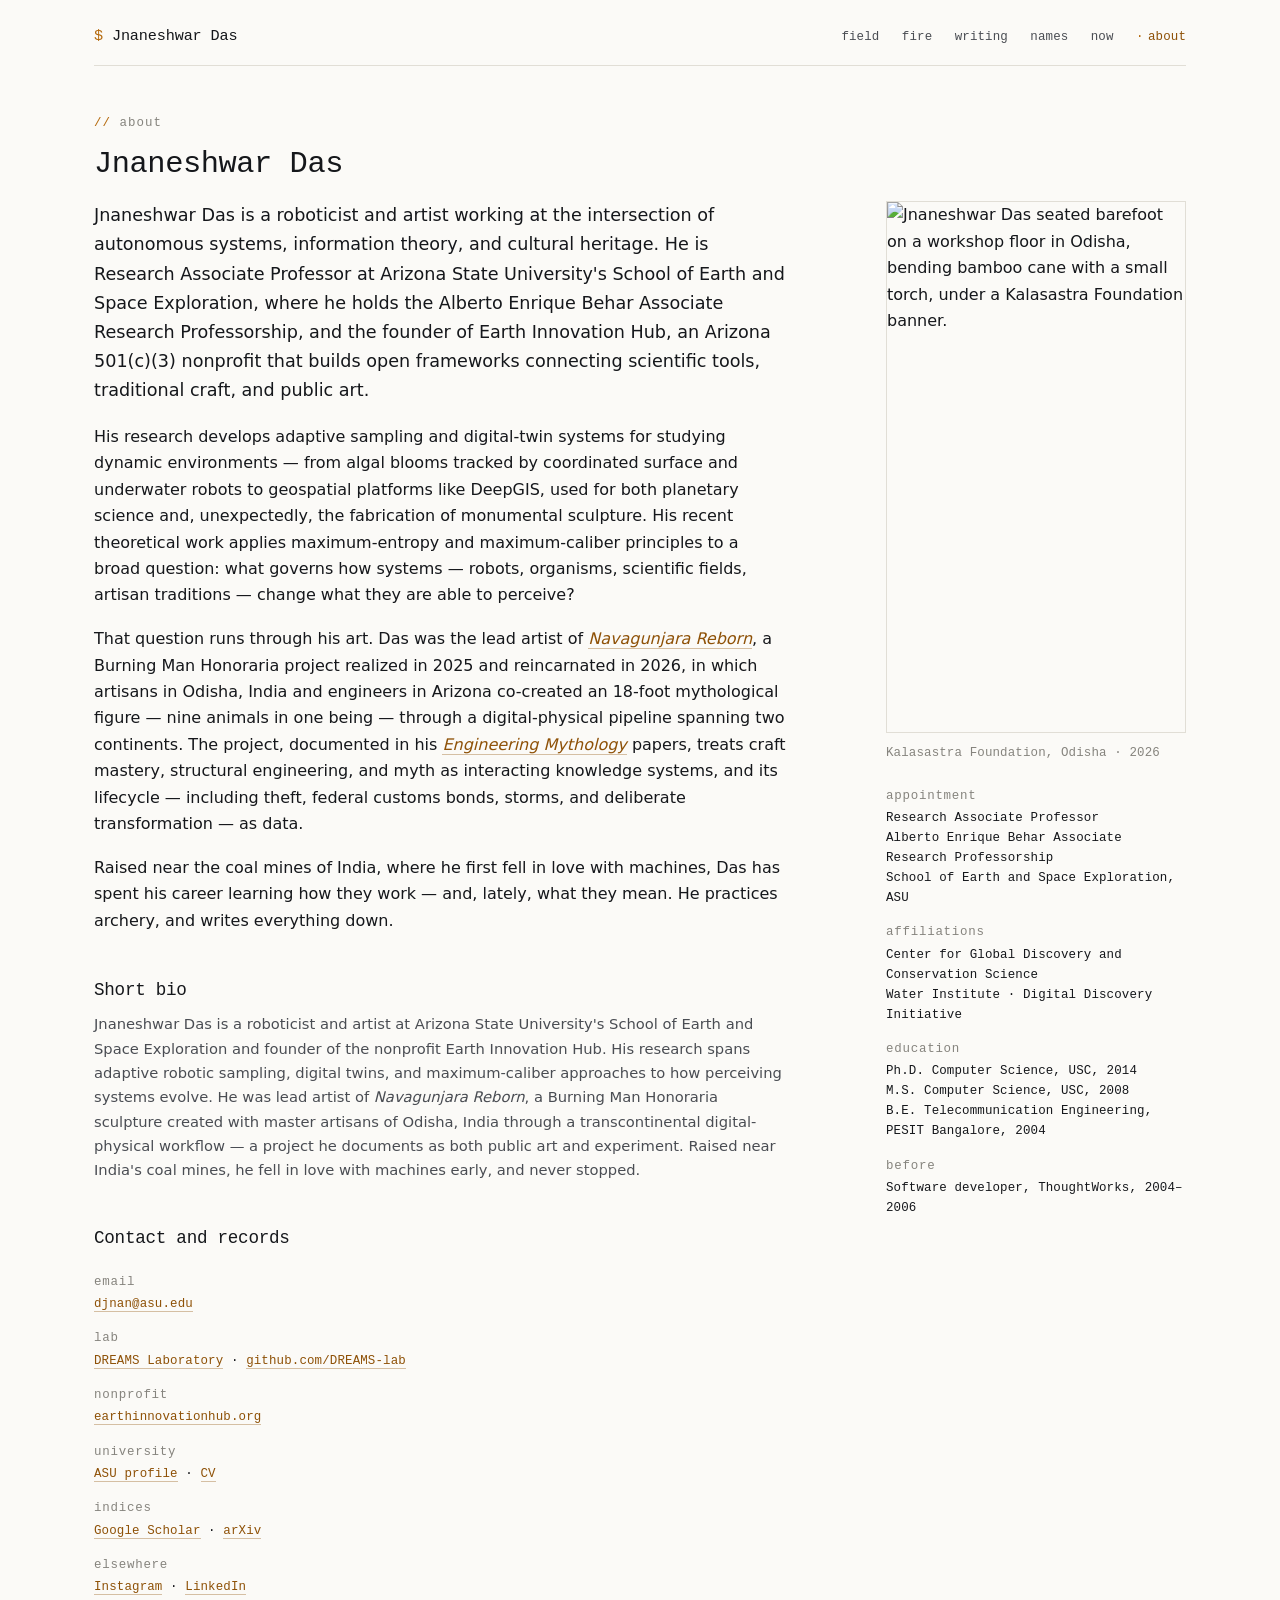
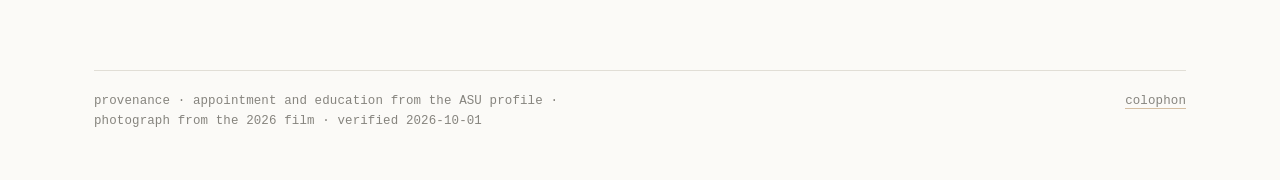
==== about/index.html @ 3045fe7b "Restyle: monospace-structured dark theme; lazy images, .nojekyll, Pages deploy notes - Replace the b" ====
<!doctype html>
<html lang="en">
<head>
<meta charset="utf-8">
<meta name="viewport" content="width=device-width, initial-scale=1">
<title>About · Jnaneshwar Das</title>
<meta name="description" content="Jnaneshwar Das — Research Associate Professor at Arizona State University, director of the DREAMS Laboratory, founder of Earth Innovation Hub, and lead artist of Navagunjara Reborn.">
<link rel="canonical" href="https://jnaneshwar.com/about/">
<link rel="stylesheet" href="/css/site.css">
</head>
<body>
<div class="wrap">

<nav class="nav" aria-label="Primary">
  <a class="name" href="/">Jnaneshwar Das</a>
  <ul>
    <li><a href="/field/">field</a></li>
    <li><a href="/fire/">fire</a></li>
    <li><a href="/writing/">writing</a></li>
    <li><a href="/names/">names</a></li>
    <li><a href="/now/">now</a></li>
    <li><a href="/about/" aria-current="page">about</a></li>
  </ul>
</nav>

<main>
<p class="eyebrow">About</p>
<h1>Jnaneshwar Das</h1>

<div class="about-grid">
  <div class="prose">
    <p class="lead">Jnaneshwar Das is a roboticist and artist working at the intersection of autonomous systems, information theory, and cultural heritage. He is Research Associate Professor at Arizona State University's School of Earth and Space Exploration, where he holds the Alberto Enrique Behar Associate Research Professorship, and the founder of Earth Innovation Hub, an Arizona 501(c)(3) nonprofit that builds open frameworks connecting scientific tools, traditional craft, and public art.</p>

    <p>His research develops adaptive sampling and digital-twin systems for studying dynamic environments — from algal blooms tracked by coordinated surface and underwater robots to geospatial platforms like DeepGIS, used for both planetary science and, unexpectedly, the fabrication of monumental sculpture. His recent theoretical work applies maximum-entropy and maximum-caliber principles to a broad question: what governs how systems — robots, organisms, scientific fields, artisan traditions — change what they are able to perceive?</p>

    <p>That question runs through his art. Das was the lead artist of <a href="/fire/navagunjara/"><em>Navagunjara Reborn</em></a>, a Burning Man Honoraria project realized in 2025 and reincarnated in 2026, in which artisans in Odisha, India and engineers in Arizona co-created an 18-foot mythological figure — nine animals in one being — through a digital-physical pipeline spanning two continents. The project, documented in his <a href="/writing/"><em>Engineering Mythology</em></a> papers, treats craft mastery, structural engineering, and myth as interacting knowledge systems, and its lifecycle — including theft, federal customs bonds, storms, and deliberate transformation — as data.</p>

    <p>Raised near the coal mines of India, where he first fell in love with machines, Das has spent his career learning how they work — and, lately, what they mean. He practices archery, and writes everything down.</p>

    <h2>Short bio</h2>
    <p class="small">Jnaneshwar Das is a roboticist and artist at Arizona State University's School of Earth and Space Exploration and founder of the nonprofit Earth Innovation Hub. His research spans adaptive robotic sampling, digital twins, and maximum-caliber approaches to how perceiving systems evolve. He was lead artist of <em>Navagunjara Reborn</em>, a Burning Man Honoraria sculpture created with master artisans of Odisha, India through a transcontinental digital-physical workflow — a project he documents as both public art and experiment. Raised near India's coal mines, he fell in love with machines early, and never stopped.</p>

    <h2 id="contact">Contact and records</h2>
    <dl class="facts">
      <dt>email</dt><dd><a href="mailto:djnan@asu.edu">djnan@asu.edu</a></dd>
      <dt>lab</dt><dd><a href="https://deepgis.org/dreamslab/">DREAMS Laboratory</a> · <a href="https://github.com/DREAMS-lab">github.com/DREAMS-lab</a></dd>
      <dt>nonprofit</dt><dd><a href="https://earthinnovationhub.org">earthinnovationhub.org</a></dd>
      <dt>university</dt><dd><a href="https://search.asu.edu/profile/3327973">ASU profile</a> · <a href="https://search.asu.edu/profile/3327973/cv">CV</a></dd>
      <dt>indices</dt><dd><a href="https://scholar.google.com/citations?user=Eja4Kw4AAAAJ">Google Scholar</a> · <a href="https://arxiv.org/a/das_j_3">arXiv</a></dd>
      <dt>elsewhere</dt><dd><a href="https://www.instagram.com/jd_knight/">Instagram</a> · <a href="https://www.linkedin.com/in/jnaneshwar-das">LinkedIn</a></dd>
    </dl>
  </div>

  <aside>
    <img loading="lazy" decoding="async" src="/img/navagunjara-2026/jd-kalasastra.jpg" alt="Jnaneshwar Das seated barefoot on a workshop floor in Odisha, bending bamboo cane with a small torch, under a Kalasastra Foundation banner." width="900" height="1600">
    <div class="meta">Kalasastra Foundation, Odisha · 2026</div>
    <dl class="facts">
      <dt>appointment</dt><dd>Research Associate Professor<br>Alberto Enrique Behar Associate Research Professorship<br>School of Earth and Space Exploration, ASU</dd>
      <dt>affiliations</dt><dd>Center for Global Discovery and Conservation Science<br>Water Institute · Digital Discovery Initiative</dd>
      <dt>education</dt><dd>Ph.D. Computer Science, USC, 2014<br>M.S. Computer Science, USC, 2008<br>B.E. Telecommunication Engineering, PESIT Bangalore, 2004</dd>
      <dt>before</dt><dd>Software developer, ThoughtWorks, 2004–2006</dd>
    </dl>
  </aside>
</div>

</main>

<footer class="footer">
  <div class="prov">provenance · appointment and education from the ASU profile · photograph from the 2026 film · verified 2026-10-01</div>
  <div><a href="/colophon/">colophon</a></div>
</footer>

</div>
</body>
</html>
---- css/site.css ----
/* jnaneshwar.com — "The Record"
   Two registers: monospace for structure and metadata (the manifest),
   system sans for prose (the account). One accent: saffron.
   No build step, no webfonts, no JavaScript. */

:root {
  color-scheme: dark light;

  --bg: #0c0d10;
  --bg-2: #131519;
  --fg: #e7e4de;
  --fg-2: #a8a49c;
  --dim: #6d6a64;
  --rule: #23262c;
  --accent: #e2933f;
  --accent-2: #f2ae63;

  --mono: ui-monospace, SFMono-Regular, "SF Mono", Menlo, Consolas, "Liberation Mono", monospace;
  --sans: ui-sans-serif, system-ui, -apple-system, "Segoe UI", Roboto, Helvetica, Arial, sans-serif;

  --measure: 68ch;
  --wide: 1140px;
}

@media (prefers-color-scheme: light) {
  :root {
    --bg: #fbfaf7;
    --bg-2: #f1efe9;
    --fg: #15171b;
    --fg-2: #4a4d53;
    --dim: #86847e;
    --rule: #e1ded6;
    --accent: #b5690c;
    --accent-2: #8e5107;
  }
}

* { box-sizing: border-box; }

html {
  font-size: 16px;
  -webkit-text-size-adjust: 100%;
  scroll-behavior: smooth;
}

body {
  margin: 0;
  background: var(--bg);
  color: var(--fg);
  font-family: var(--sans);
  font-size: 1rem;
  line-height: 1.65;
  -webkit-font-smoothing: antialiased;
}

::selection { background: var(--accent); color: var(--bg); }

:focus-visible { outline: 2px solid var(--accent); outline-offset: 3px; }

a {
  color: var(--accent-2);
  text-decoration: none;
  border-bottom: 1px solid color-mix(in srgb, var(--accent-2) 35%, transparent);
}
a:hover { border-bottom-color: var(--accent-2); }

img, video { max-width: 100%; height: auto; display: block; }

h1, h2, h3 {
  font-family: var(--mono);
  font-weight: 500;
  line-height: 1.25;
  letter-spacing: -0.015em;
  margin: 0 0 .6em;
}
h1 { font-size: 1.9rem; }
h2 { font-size: 1.1rem; margin-top: 2.6em; }
h3 { font-size: .98rem; margin-top: 1.8em; }

p { margin: 0 0 1.1em; }

/* ---------- monospace register ---------- */

.mono, .status, .nav ul, .footer, .eyebrow, .meta, time, .converge, .rail h2,
.now-block h2, .ledger h3, dl.facts, figcaption, .entries .meta {
  font-family: var(--mono);
  font-size: .78rem;
  letter-spacing: .01em;
  line-height: 1.6;
}

.eyebrow {
  color: var(--dim);
  text-transform: lowercase;
  letter-spacing: .08em;
  margin: 0 0 .7rem;
}
.eyebrow::before { content: "// "; color: var(--accent); }

.meta, .status { color: var(--dim); }
.status { margin-top: .5rem; }
.status b { color: var(--accent-2); font-weight: 500; }

hr { border: 0; border-top: 1px solid var(--rule); margin: 3rem 0; }

/* ---------- layout ---------- */

.wrap { max-width: var(--wide); margin: 0 auto; padding: 0 1.5rem; }
.prose { max-width: var(--measure); }

.nav {
  display: flex; align-items: baseline; justify-content: space-between;
  gap: 1rem 2rem; flex-wrap: wrap;
  padding: 1.5rem 0 1rem;
  border-bottom: 1px solid var(--rule);
}
.nav .name {
  font-family: var(--mono);
  font-size: .95rem;
  letter-spacing: -0.01em;
  color: var(--fg);
  border-bottom: 0;
}
.nav .name::before { content: "$ "; color: var(--accent); }
.nav ul { list-style: none; margin: 0; padding: 0; display: flex; gap: 1.4rem; flex-wrap: wrap; }
.nav a { color: var(--fg-2); border-bottom: 0; }
.nav a:hover { color: var(--fg); }
.nav ul a[aria-current="page"] { color: var(--accent-2); }
.nav ul a[aria-current="page"]::before { content: "·"; margin-right: .35em; color: var(--accent); }

main { padding: 3rem 0 4.5rem; }

.footer {
  border-top: 1px solid var(--rule);
  color: var(--dim);
  padding: 1.3rem 0 3rem;
  display: flex; flex-wrap: wrap; justify-content: space-between; gap: .6rem 2rem;
}
.footer .prov { max-width: 72ch; }
.footer a { color: var(--dim); }
.footer a:hover { color: var(--accent-2); }

/* ---------- home ---------- */

.hero { margin: 0 0 1.8rem; position: relative; background: var(--bg-2); }
.hero img {
  width: 100%; max-height: 76vh;
  object-fit: cover; object-position: center 35%;
}
/* metric grid, as on the orthographic fabrication prints */
.hero::after {
  content: "";
  position: absolute; inset: 0;
  pointer-events: none;
  background-image:
    repeating-linear-gradient(to right, rgba(255,255,255,.05) 0 1px, transparent 1px 48px),
    repeating-linear-gradient(to bottom, rgba(255,255,255,.05) 0 1px, transparent 1px 48px);
}
.hero figcaption {
  position: absolute; right: .9rem; bottom: .7rem;
  color: #fff; opacity: .8;
  font-size: .7rem;
  text-shadow: 0 1px 3px rgba(0,0,0,.7);
}

.statement {
  font-size: 1.4rem;
  line-height: 1.4;
  max-width: 36ch;
  margin: 1.6rem 0 3rem;
  text-wrap: balance;
}
.statement::before { content: "› "; color: var(--accent); font-family: var(--mono); }

.rails {
  display: grid; grid-template-columns: 1fr 1fr; gap: 0;
  border-top: 1px solid var(--rule);
  border-bottom: 1px solid var(--rule);
}
.rail { padding: 1.8rem 1.8rem 1.8rem 0; }
.rail + .rail { border-left: 1px solid var(--rule); padding-left: 1.8rem; padding-right: 0; }
.rail h2 {
  margin: 0 0 .7rem;
  letter-spacing: .14em;
  text-transform: uppercase;
  color: var(--accent-2);
}
.rail p { max-width: 38ch; color: var(--fg-2); margin-bottom: .9rem; }
.rail a.more { font-family: var(--mono); font-size: .78rem; border-bottom: 0; }
.rail a.more:hover { border-bottom: 1px solid var(--accent-2); }

.converge {
  text-align: center; color: var(--dim);
  padding: .9rem 0; letter-spacing: .08em;
}

.now-block {
  background: var(--bg-2);
  border-left: 2px solid var(--accent);
  padding: 1.3rem 1.5rem;
  margin: 2.5rem 0;
}
.now-block h2 {
  margin: 0 0 .7rem;
  letter-spacing: .14em; text-transform: uppercase; color: var(--dim);
}
.now-block ul { margin: 0; padding-left: 1.1rem; }
.now-block li { margin-bottom: .35rem; color: var(--fg-2); }

/* ---------- lists & cards ---------- */

.cards {
  display: grid;
  grid-template-columns: repeat(auto-fill, minmax(290px, 1fr));
  gap: 2.4rem 2.4rem;
  margin: 2.5rem 0;
}
.card a { border-bottom: 0; }
.card img {
  aspect-ratio: 4 / 3; object-fit: cover;
  border: 1px solid var(--rule);
  filter: saturate(.9);
}
.card h3 { margin: 1rem 0 .3rem; }
.card p { margin: .3rem 0 0; color: var(--fg-2); font-size: .95rem; }

.entries { list-style: none; margin: 1.5rem 0 0; padding: 0; counter-reset: entry; }
.entries li {
  position: relative;
  counter-increment: entry;
  padding: 1.3rem 0 1.3rem 3.4rem;
  border-bottom: 1px solid var(--rule);
}
.entries li:first-child { border-top: 1px solid var(--rule); }
.entries li::before {
  content: counter(entry, decimal-leading-zero);
  position: absolute; left: 0; top: 1.45rem;
  font-family: var(--mono); font-size: .72rem;
  color: var(--dim);
}
.entries .title { font-size: 1.02rem; line-height: 1.4; }
.entries .claim { color: var(--fg-2); margin: .4rem 0 .3rem; max-width: var(--measure); font-size: .95rem; }
.entries .meta { max-width: var(--measure); }
.entries .links a { margin-right: 1.1rem; }

.year { margin-top: 2.8rem; }

/* ---------- timeline (reverse chronology) ---------- */

.timeline { list-style: none; margin: 2.5rem 0; padding: 0; border-left: 1px solid var(--rule); }
.timeline li { position: relative; padding: 0 0 2.6rem 1.8rem; }
.timeline li::before {
  content: ""; position: absolute; left: -4px; top: .55rem;
  width: 7px; height: 7px; background: var(--accent); border-radius: 50%;
}
.timeline time { display: block; color: var(--dim); margin-bottom: .4rem; }
.timeline h3 { margin: 0 0 .6rem; }
.timeline img { margin: 1rem 0; border: 1px solid var(--rule); max-width: 580px; }
.timeline p { max-width: var(--measure); color: var(--fg-2); }

/* ---------- names ledger ---------- */

.ledger h2 { margin-top: 3rem; }
.ledger h3 {
  letter-spacing: .12em; text-transform: uppercase;
  color: var(--dim); margin: 1.8rem 0 .5rem;
}
.ledger ul {
  list-style: none; margin: 0; padding: 0;
  columns: 2; column-gap: 3rem;
  font-size: .95rem;
}
.ledger li { break-inside: avoid; padding: .2rem 0; color: var(--fg-2); }
.epigraph {
  font-size: 1.2rem; max-width: 42ch; color: var(--fg);
  margin: 0 0 1.8rem; padding-left: 1rem;
  border-left: 2px solid var(--accent);
}

/* ---------- about ---------- */

.about-grid {
  display: grid; grid-template-columns: minmax(0, 1fr) 300px;
  gap: 3rem; align-items: start;
}
.about-grid aside img { border: 1px solid var(--rule); }
.about-grid aside .meta { margin-top: .7rem; }

dl.facts { margin: 1.4rem 0 0; }
dl.facts dt { color: var(--dim); margin-top: .9rem; letter-spacing: .06em; }
dl.facts dd { margin: .15rem 0 0; color: var(--fg); }

/* ---------- utility ---------- */

.lead { font-size: 1.1rem; max-width: 62ch; color: var(--fg); }
figure { margin: 1.8rem 0; }
figcaption { color: var(--dim); margin-top: .5rem; }
.small { font-size: .92rem; color: var(--fg-2); }
.absent { font-size: 1.3rem; max-width: 42ch; color: var(--fg-2); }

/* ---------- responsive ---------- */

@media (max-width: 760px) {
  .wrap { padding: 0 1.1rem; }
  .rails { grid-template-columns: 1fr; }
  .rail { padding: 1.5rem 0; }
  .rail + .rail { border-left: 0; border-top: 1px solid var(--rule); padding-left: 0; }
  .about-grid { grid-template-columns: 1fr; }
  .about-grid aside { order: -1; max-width: 320px; }
  .ledger ul { columns: 1; }
  .nav { flex-direction: column; align-items: flex-start; gap: .7rem; }
  .statement { font-size: 1.2rem; }
  h1 { font-size: 1.55rem; }
}

@media print {
  :root { --bg: #fff; --fg: #000; --fg-2: #333; --rule: #ccc; }
  .nav ul, .hero::after { display: none; }
}
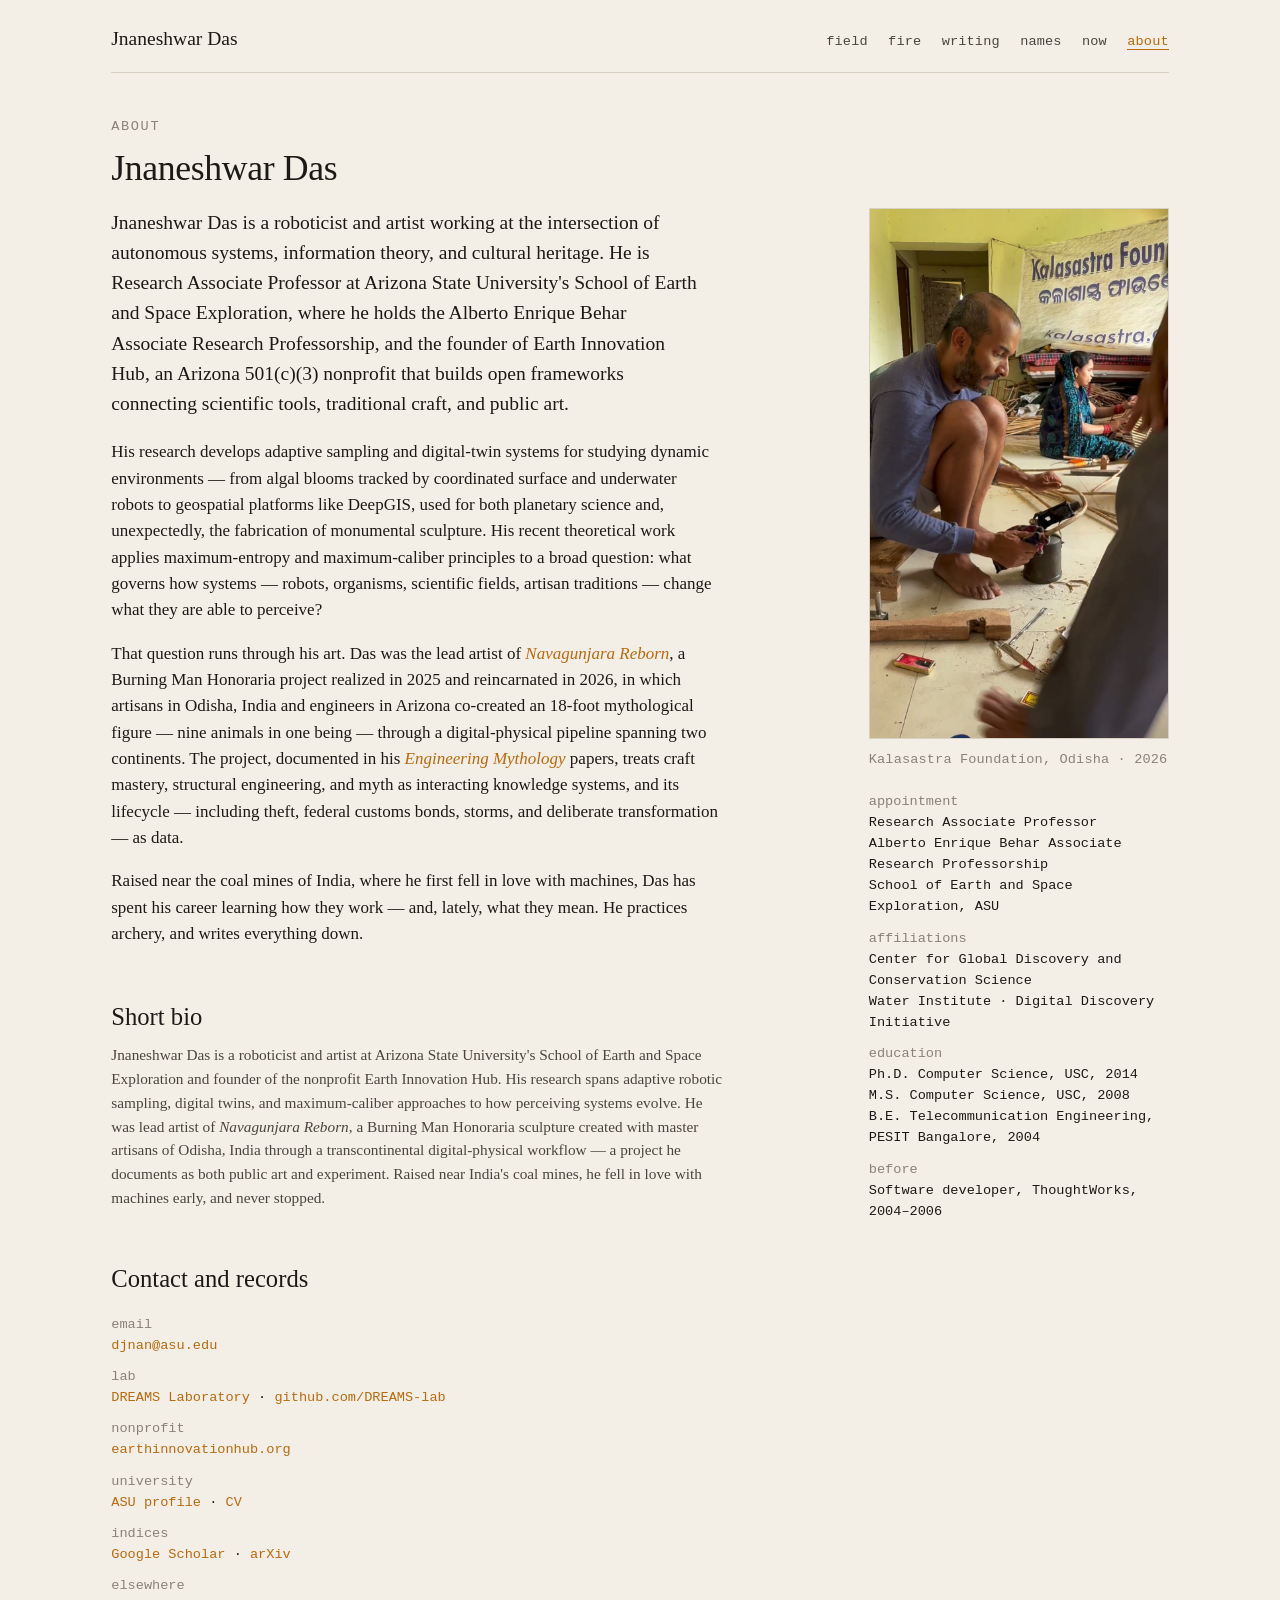
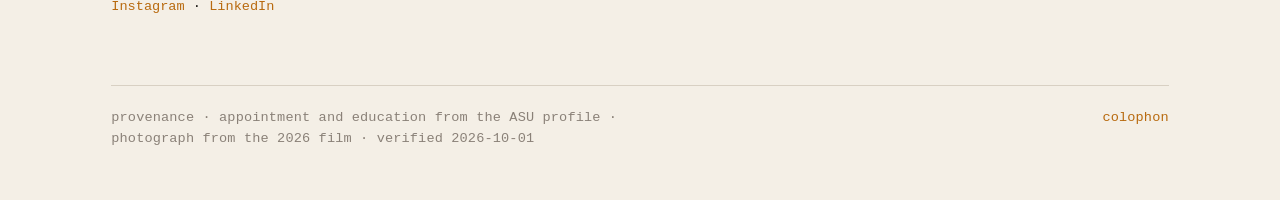
==== commit 82dc8289: "Initial site: home, field, fire, navagunjara, writing, names, about, now, colophon, 404" ====
--- a/about/index.html
+++ b/about/index.html
@@ -52,7 +52,7 @@
   </div>
 
   <aside>
-    <img loading="lazy" decoding="async" src="/img/navagunjara-2026/jd-kalasastra.jpg" alt="Jnaneshwar Das seated barefoot on a workshop floor in Odisha, bending bamboo cane with a small torch, under a Kalasastra Foundation banner." width="900" height="1600">
+    <img src="/img/navagunjara-2026/jd-kalasastra.jpg" alt="Jnaneshwar Das seated barefoot on a workshop floor in Odisha, bending bamboo cane with a small torch, under a Kalasastra Foundation banner." width="900" height="1600">
     <div class="meta">Kalasastra Foundation, Odisha · 2026</div>
     <dl class="facts">
       <dt>appointment</dt><dd>Research Associate Professor<br>Alberto Enrique Behar Associate Research Professorship<br>School of Earth and Space Exploration, ASU</dd>
--- a/css/site.css
+++ b/css/site.css
@@ -1,319 +1,180 @@
 /* jnaneshwar.com — "The Record"
-   Two registers: monospace for structure and metadata (the manifest),
-   system sans for prose (the account). One accent: saffron.
-   No build step, no webfonts, no JavaScript. */
+   Two registers: serif for prose (the myth), monospace for metadata (the manifest).
+   One accent: saffron. No build step, no webfonts, no JavaScript required. */
 
 :root {
-  color-scheme: dark light;
+  --bone: #f4efe6;
+  --bone-2: #ebe4d8;
+  --ink: #1c1a17;
+  --ink-2: #4a453f;
+  --dust: #8a8178;
+  --rule: #d8d0c3;
+  --saffron: #d9831a;
+  --saffron-2: #b86a0f;
 
-  --bg: #0c0d10;
-  --bg-2: #131519;
-  --fg: #e7e4de;
-  --fg-2: #a8a49c;
-  --dim: #6d6a64;
-  --rule: #23262c;
-  --accent: #e2933f;
-  --accent-2: #f2ae63;
+  --serif: "Iowan Old Style", "Palatino Linotype", "Book Antiqua", Palatino, Georgia, "Times New Roman", serif;
+  --mono: ui-monospace, "SF Mono", Menlo, Consolas, "Liberation Mono", "Courier New", monospace;
 
-  --mono: ui-monospace, SFMono-Regular, "SF Mono", Menlo, Consolas, "Liberation Mono", monospace;
-  --sans: ui-sans-serif, system-ui, -apple-system, "Segoe UI", Roboto, Helvetica, Arial, sans-serif;
-
-  --measure: 68ch;
-  --wide: 1140px;
+  --measure: 72ch;
+  --wide: 1100px;
 }
 
-@media (prefers-color-scheme: light) {
+@media (prefers-color-scheme: dark) {
   :root {
-    --bg: #fbfaf7;
-    --bg-2: #f1efe9;
-    --fg: #15171b;
-    --fg-2: #4a4d53;
-    --dim: #86847e;
-    --rule: #e1ded6;
-    --accent: #b5690c;
-    --accent-2: #8e5107;
+    --bone: #171513;
+    --bone-2: #1f1c19;
+    --ink: #ece6da;
+    --ink-2: #bdb5a8;
+    --dust: #8a8178;
+    --rule: #332e29;
+    --saffron: #e8963a;
+    --saffron-2: #f0a85a;
   }
 }
 
 * { box-sizing: border-box; }
 
-html {
-  font-size: 16px;
-  -webkit-text-size-adjust: 100%;
-  scroll-behavior: smooth;
-}
+html { font-size: 17px; -webkit-text-size-adjust: 100%; }
 
 body {
   margin: 0;
-  background: var(--bg);
-  color: var(--fg);
-  font-family: var(--sans);
-  font-size: 1rem;
-  line-height: 1.65;
-  -webkit-font-smoothing: antialiased;
+  background: var(--bone);
+  color: var(--ink);
+  font-family: var(--serif);
+  line-height: 1.55;
 }
 
-::selection { background: var(--accent); color: var(--bg); }
-
-:focus-visible { outline: 2px solid var(--accent); outline-offset: 3px; }
-
-a {
-  color: var(--accent-2);
-  text-decoration: none;
-  border-bottom: 1px solid color-mix(in srgb, var(--accent-2) 35%, transparent);
-}
-a:hover { border-bottom-color: var(--accent-2); }
+a { color: var(--saffron-2); text-decoration: none; border-bottom: 1px solid transparent; }
+a:hover { border-bottom-color: var(--saffron-2); }
 
 img, video { max-width: 100%; height: auto; display: block; }
 
-h1, h2, h3 {
+h1, h2, h3 { font-weight: normal; line-height: 1.2; margin: 0 0 .5em; }
+h1 { font-size: 2.1rem; letter-spacing: -0.01em; }
+h2 { font-size: 1.45rem; margin-top: 2.2em; }
+h3 { font-size: 1.1rem; margin-top: 1.6em; }
+
+p { margin: 0 0 1em; }
+p + p { text-indent: 0; }
+
+.mono, .status, .nav ul, .footer, .eyebrow, .meta, time, .tag {
   font-family: var(--mono);
-  font-weight: 500;
-  line-height: 1.25;
-  letter-spacing: -0.015em;
-  margin: 0 0 .6em;
-}
-h1 { font-size: 1.9rem; }
-h2 { font-size: 1.1rem; margin-top: 2.6em; }
-h3 { font-size: .98rem; margin-top: 1.8em; }
-
-p { margin: 0 0 1.1em; }
-
-/* ---------- monospace register ---------- */
-
-.mono, .status, .nav ul, .footer, .eyebrow, .meta, time, .converge, .rail h2,
-.now-block h2, .ledger h3, dl.facts, figcaption, .entries .meta {
-  font-family: var(--mono);
-  font-size: .78rem;
+  font-size: .8rem;
   letter-spacing: .01em;
-  line-height: 1.6;
 }
 
-.eyebrow {
-  color: var(--dim);
-  text-transform: lowercase;
-  letter-spacing: .08em;
-  margin: 0 0 .7rem;
-}
-.eyebrow::before { content: "// "; color: var(--accent); }
+.eyebrow { color: var(--dust); text-transform: uppercase; letter-spacing: .12em; margin-bottom: .6rem; }
+.meta, .status { color: var(--dust); }
+.status { margin-top: .4rem; }
+.status b { color: var(--saffron-2); font-weight: normal; }
 
-.meta, .status { color: var(--dim); }
-.status { margin-top: .5rem; }
-.status b { color: var(--accent-2); font-weight: 500; }
-
-hr { border: 0; border-top: 1px solid var(--rule); margin: 3rem 0; }
+hr { border: 0; border-top: 1px solid var(--rule); margin: 2.5rem 0; }
 
 /* ---------- layout ---------- */
 
-.wrap { max-width: var(--wide); margin: 0 auto; padding: 0 1.5rem; }
+.wrap { max-width: var(--wide); margin: 0 auto; padding: 0 1.25rem; }
 .prose { max-width: var(--measure); }
 
 .nav {
-  display: flex; align-items: baseline; justify-content: space-between;
-  gap: 1rem 2rem; flex-wrap: wrap;
-  padding: 1.5rem 0 1rem;
+  display: flex; align-items: baseline; justify-content: space-between; gap: 1rem;
+  padding: 1.4rem 0 1rem;
   border-bottom: 1px solid var(--rule);
 }
-.nav .name {
-  font-family: var(--mono);
-  font-size: .95rem;
-  letter-spacing: -0.01em;
-  color: var(--fg);
-  border-bottom: 0;
-}
-.nav .name::before { content: "$ "; color: var(--accent); }
-.nav ul { list-style: none; margin: 0; padding: 0; display: flex; gap: 1.4rem; flex-wrap: wrap; }
-.nav a { color: var(--fg-2); border-bottom: 0; }
-.nav a:hover { color: var(--fg); }
-.nav ul a[aria-current="page"] { color: var(--accent-2); }
-.nav ul a[aria-current="page"]::before { content: "·"; margin-right: .35em; color: var(--accent); }
+.nav .name { font-family: var(--serif); font-size: 1.15rem; color: var(--ink); }
+.nav ul { list-style: none; margin: 0; padding: 0; display: flex; gap: 1.2rem; flex-wrap: wrap; }
+.nav a { color: var(--ink-2); }
+.nav a[aria-current="page"] { color: var(--saffron-2); border-bottom-color: var(--saffron-2); }
 
-main { padding: 3rem 0 4.5rem; }
+main { padding: 2.5rem 0 4rem; }
 
 .footer {
   border-top: 1px solid var(--rule);
-  color: var(--dim);
-  padding: 1.3rem 0 3rem;
-  display: flex; flex-wrap: wrap; justify-content: space-between; gap: .6rem 2rem;
+  color: var(--dust);
+  padding: 1.2rem 0 3rem;
+  display: flex; flex-wrap: wrap; justify-content: space-between; gap: .5rem 2rem;
 }
-.footer .prov { max-width: 72ch; }
-.footer a { color: var(--dim); }
-.footer a:hover { color: var(--accent-2); }
+.footer .prov { max-width: 70ch; }
 
 /* ---------- home ---------- */
 
-.hero { margin: 0 0 1.8rem; position: relative; background: var(--bg-2); }
-.hero img {
-  width: 100%; max-height: 76vh;
-  object-fit: cover; object-position: center 35%;
-}
-/* metric grid, as on the orthographic fabrication prints */
-.hero::after {
-  content: "";
-  position: absolute; inset: 0;
-  pointer-events: none;
-  background-image:
-    repeating-linear-gradient(to right, rgba(255,255,255,.05) 0 1px, transparent 1px 48px),
-    repeating-linear-gradient(to bottom, rgba(255,255,255,.05) 0 1px, transparent 1px 48px);
-}
-.hero figcaption {
-  position: absolute; right: .9rem; bottom: .7rem;
-  color: #fff; opacity: .8;
-  font-size: .7rem;
-  text-shadow: 0 1px 3px rgba(0,0,0,.7);
-}
+.hero { margin: 0 0 1.5rem; position: relative; }
+.hero img { width: 100%; max-height: 78vh; object-fit: cover; object-position: center 35%; }
+.hero figcaption { position: absolute; right: .8rem; bottom: .6rem; color: #fff; opacity: .75; font-family: var(--mono); font-size: .7rem; text-shadow: 0 1px 2px rgba(0,0,0,.6); }
 
-.statement {
-  font-size: 1.4rem;
-  line-height: 1.4;
-  max-width: 36ch;
-  margin: 1.6rem 0 3rem;
-  text-wrap: balance;
-}
-.statement::before { content: "› "; color: var(--accent); font-family: var(--mono); }
+.statement { font-size: 1.45rem; line-height: 1.35; max-width: 34ch; margin: 1.2rem 0 2.5rem; }
 
-.rails {
-  display: grid; grid-template-columns: 1fr 1fr; gap: 0;
-  border-top: 1px solid var(--rule);
-  border-bottom: 1px solid var(--rule);
-}
-.rail { padding: 1.8rem 1.8rem 1.8rem 0; }
-.rail + .rail { border-left: 1px solid var(--rule); padding-left: 1.8rem; padding-right: 0; }
-.rail h2 {
-  margin: 0 0 .7rem;
-  letter-spacing: .14em;
-  text-transform: uppercase;
-  color: var(--accent-2);
-}
-.rail p { max-width: 38ch; color: var(--fg-2); margin-bottom: .9rem; }
-.rail a.more { font-family: var(--mono); font-size: .78rem; border-bottom: 0; }
-.rail a.more:hover { border-bottom: 1px solid var(--accent-2); }
+.rails { display: grid; grid-template-columns: 1fr 1fr; gap: 0; border-top: 1px solid var(--rule); border-bottom: 1px solid var(--rule); }
+.rail { padding: 1.6rem 1.4rem 1.6rem 0; }
+.rail + .rail { border-left: 1px solid var(--rule); padding-left: 1.4rem; padding-right: 0; }
+.rail h2 { margin-top: 0; font-family: var(--mono); font-size: .85rem; letter-spacing: .14em; text-transform: uppercase; color: var(--saffron-2); }
+.rail p { font-size: 1.05rem; max-width: 36ch; }
+.rail a.more { font-family: var(--mono); font-size: .8rem; }
 
-.converge {
-  text-align: center; color: var(--dim);
-  padding: .9rem 0; letter-spacing: .08em;
-}
+.converge { text-align: center; color: var(--dust); font-family: var(--mono); font-size: .75rem; padding: .8rem 0; letter-spacing: .1em; }
 
-.now-block {
-  background: var(--bg-2);
-  border-left: 2px solid var(--accent);
-  padding: 1.3rem 1.5rem;
-  margin: 2.5rem 0;
-}
-.now-block h2 {
-  margin: 0 0 .7rem;
-  letter-spacing: .14em; text-transform: uppercase; color: var(--dim);
-}
-.now-block ul { margin: 0; padding-left: 1.1rem; }
-.now-block li { margin-bottom: .35rem; color: var(--fg-2); }
+.now-block { background: var(--bone-2); padding: 1.2rem 1.4rem; margin: 2rem 0; border-left: 2px solid var(--saffron); }
+.now-block h2 { margin-top: 0; font-size: .85rem; font-family: var(--mono); letter-spacing: .14em; text-transform: uppercase; color: var(--dust); }
+.now-block ul { margin: .4rem 0 0; padding-left: 1.1rem; }
+.now-block li { margin-bottom: .3rem; }
 
 /* ---------- lists & cards ---------- */
 
-.cards {
-  display: grid;
-  grid-template-columns: repeat(auto-fill, minmax(290px, 1fr));
-  gap: 2.4rem 2.4rem;
-  margin: 2.5rem 0;
-}
-.card a { border-bottom: 0; }
-.card img {
-  aspect-ratio: 4 / 3; object-fit: cover;
-  border: 1px solid var(--rule);
-  filter: saturate(.9);
-}
-.card h3 { margin: 1rem 0 .3rem; }
-.card p { margin: .3rem 0 0; color: var(--fg-2); font-size: .95rem; }
+.cards { display: grid; grid-template-columns: repeat(auto-fill, minmax(300px, 1fr)); gap: 2rem 2.2rem; margin: 2rem 0; }
+.card img { aspect-ratio: 4 / 3; object-fit: cover; border: 1px solid var(--rule); filter: saturate(.92); }
+.card h3 { margin: .8rem 0 .2rem; }
+.card p { margin: .3rem 0 0; color: var(--ink-2); font-size: .98rem; }
 
-.entries { list-style: none; margin: 1.5rem 0 0; padding: 0; counter-reset: entry; }
-.entries li {
-  position: relative;
-  counter-increment: entry;
-  padding: 1.3rem 0 1.3rem 3.4rem;
-  border-bottom: 1px solid var(--rule);
-}
+.entries { list-style: none; margin: 0; padding: 0; }
+.entries li { padding: 1.1rem 0; border-bottom: 1px solid var(--rule); }
 .entries li:first-child { border-top: 1px solid var(--rule); }
-.entries li::before {
-  content: counter(entry, decimal-leading-zero);
-  position: absolute; left: 0; top: 1.45rem;
-  font-family: var(--mono); font-size: .72rem;
-  color: var(--dim);
-}
-.entries .title { font-size: 1.02rem; line-height: 1.4; }
-.entries .claim { color: var(--fg-2); margin: .4rem 0 .3rem; max-width: var(--measure); font-size: .95rem; }
-.entries .meta { max-width: var(--measure); }
-.entries .links a { margin-right: 1.1rem; }
+.entries .title { font-size: 1.08rem; }
+.entries .claim { color: var(--ink-2); margin: .3rem 0 .2rem; max-width: var(--measure); }
+.entries .links a { margin-right: 1rem; }
 
-.year { margin-top: 2.8rem; }
+.year { margin-top: 2.4rem; }
 
 /* ---------- timeline (reverse chronology) ---------- */
 
-.timeline { list-style: none; margin: 2.5rem 0; padding: 0; border-left: 1px solid var(--rule); }
-.timeline li { position: relative; padding: 0 0 2.6rem 1.8rem; }
-.timeline li::before {
-  content: ""; position: absolute; left: -4px; top: .55rem;
-  width: 7px; height: 7px; background: var(--accent); border-radius: 50%;
-}
-.timeline time { display: block; color: var(--dim); margin-bottom: .4rem; }
-.timeline h3 { margin: 0 0 .6rem; }
-.timeline img { margin: 1rem 0; border: 1px solid var(--rule); max-width: 580px; }
-.timeline p { max-width: var(--measure); color: var(--fg-2); }
+.timeline { list-style: none; margin: 2rem 0; padding: 0; border-left: 1px solid var(--rule); }
+.timeline li { position: relative; padding: 0 0 2.4rem 1.6rem; }
+.timeline li::before { content: ""; position: absolute; left: -4px; top: .5rem; width: 7px; height: 7px; background: var(--saffron); border-radius: 50%; }
+.timeline time { display: block; color: var(--dust); margin-bottom: .3rem; }
+.timeline h3 { margin: 0 0 .5rem; }
+.timeline img { margin: .8rem 0; border: 1px solid var(--rule); max-width: 560px; }
+.timeline p { max-width: var(--measure); color: var(--ink-2); }
 
 /* ---------- names ledger ---------- */
 
-.ledger h2 { margin-top: 3rem; }
-.ledger h3 {
-  letter-spacing: .12em; text-transform: uppercase;
-  color: var(--dim); margin: 1.8rem 0 .5rem;
-}
-.ledger ul {
-  list-style: none; margin: 0; padding: 0;
-  columns: 2; column-gap: 3rem;
-  font-size: .95rem;
-}
-.ledger li { break-inside: avoid; padding: .2rem 0; color: var(--fg-2); }
-.epigraph {
-  font-size: 1.2rem; max-width: 42ch; color: var(--fg);
-  margin: 0 0 1.8rem; padding-left: 1rem;
-  border-left: 2px solid var(--accent);
-}
+.ledger h2 { margin-top: 2.6rem; }
+.ledger h3 { font-family: var(--mono); font-size: .8rem; letter-spacing: .12em; text-transform: uppercase; color: var(--dust); margin-top: 1.4rem; }
+.ledger ul { list-style: none; margin: .3rem 0 0; padding: 0; columns: 2; column-gap: 2.5rem; }
+.ledger li { break-inside: avoid; padding: .15rem 0; }
+.epigraph { font-style: italic; font-size: 1.2rem; max-width: 40ch; color: var(--ink-2); margin: 0 0 2rem; }
 
 /* ---------- about ---------- */
 
-.about-grid {
-  display: grid; grid-template-columns: minmax(0, 1fr) 300px;
-  gap: 3rem; align-items: start;
-}
+.about-grid { display: grid; grid-template-columns: minmax(0, 1fr) 300px; gap: 2.5rem; align-items: start; }
 .about-grid aside img { border: 1px solid var(--rule); }
-.about-grid aside .meta { margin-top: .7rem; }
-
-dl.facts { margin: 1.4rem 0 0; }
-dl.facts dt { color: var(--dim); margin-top: .9rem; letter-spacing: .06em; }
-dl.facts dd { margin: .15rem 0 0; color: var(--fg); }
+.about-grid aside .meta { margin-top: .6rem; }
+dl.facts { font-family: var(--mono); font-size: .8rem; margin: 1.2rem 0 0; }
+dl.facts dt { color: var(--dust); margin-top: .6rem; }
+dl.facts dd { margin: 0; color: var(--ink); }
 
 /* ---------- utility ---------- */
 
-.lead { font-size: 1.1rem; max-width: 62ch; color: var(--fg); }
-figure { margin: 1.8rem 0; }
-figcaption { color: var(--dim); margin-top: .5rem; }
-.small { font-size: .92rem; color: var(--fg-2); }
-.absent { font-size: 1.3rem; max-width: 42ch; color: var(--fg-2); }
+.lead { font-size: 1.15rem; max-width: 60ch; }
+figure { margin: 1.5rem 0; }
+figcaption { font-family: var(--mono); font-size: .75rem; color: var(--dust); margin-top: .4rem; }
+.small { font-size: .9rem; color: var(--ink-2); }
+.absent { font-size: 1.3rem; max-width: 40ch; }
 
-/* ---------- responsive ---------- */
-
-@media (max-width: 760px) {
-  .wrap { padding: 0 1.1rem; }
+@media (max-width: 720px) {
+  html { font-size: 16px; }
   .rails { grid-template-columns: 1fr; }
-  .rail { padding: 1.5rem 0; }
+  .rail { padding: 1.4rem 0; }
   .rail + .rail { border-left: 0; border-top: 1px solid var(--rule); padding-left: 0; }
   .about-grid { grid-template-columns: 1fr; }
   .about-grid aside { order: -1; max-width: 320px; }
   .ledger ul { columns: 1; }
-  .nav { flex-direction: column; align-items: flex-start; gap: .7rem; }
-  .statement { font-size: 1.2rem; }
-  h1 { font-size: 1.55rem; }
+  .nav { flex-direction: column; gap: .6rem; }
 }
-
-@media print {
-  :root { --bg: #fff; --fg: #000; --fg-2: #333; --rule: #ccc; }
-  .nav ul, .hero::after { display: none; }
-}
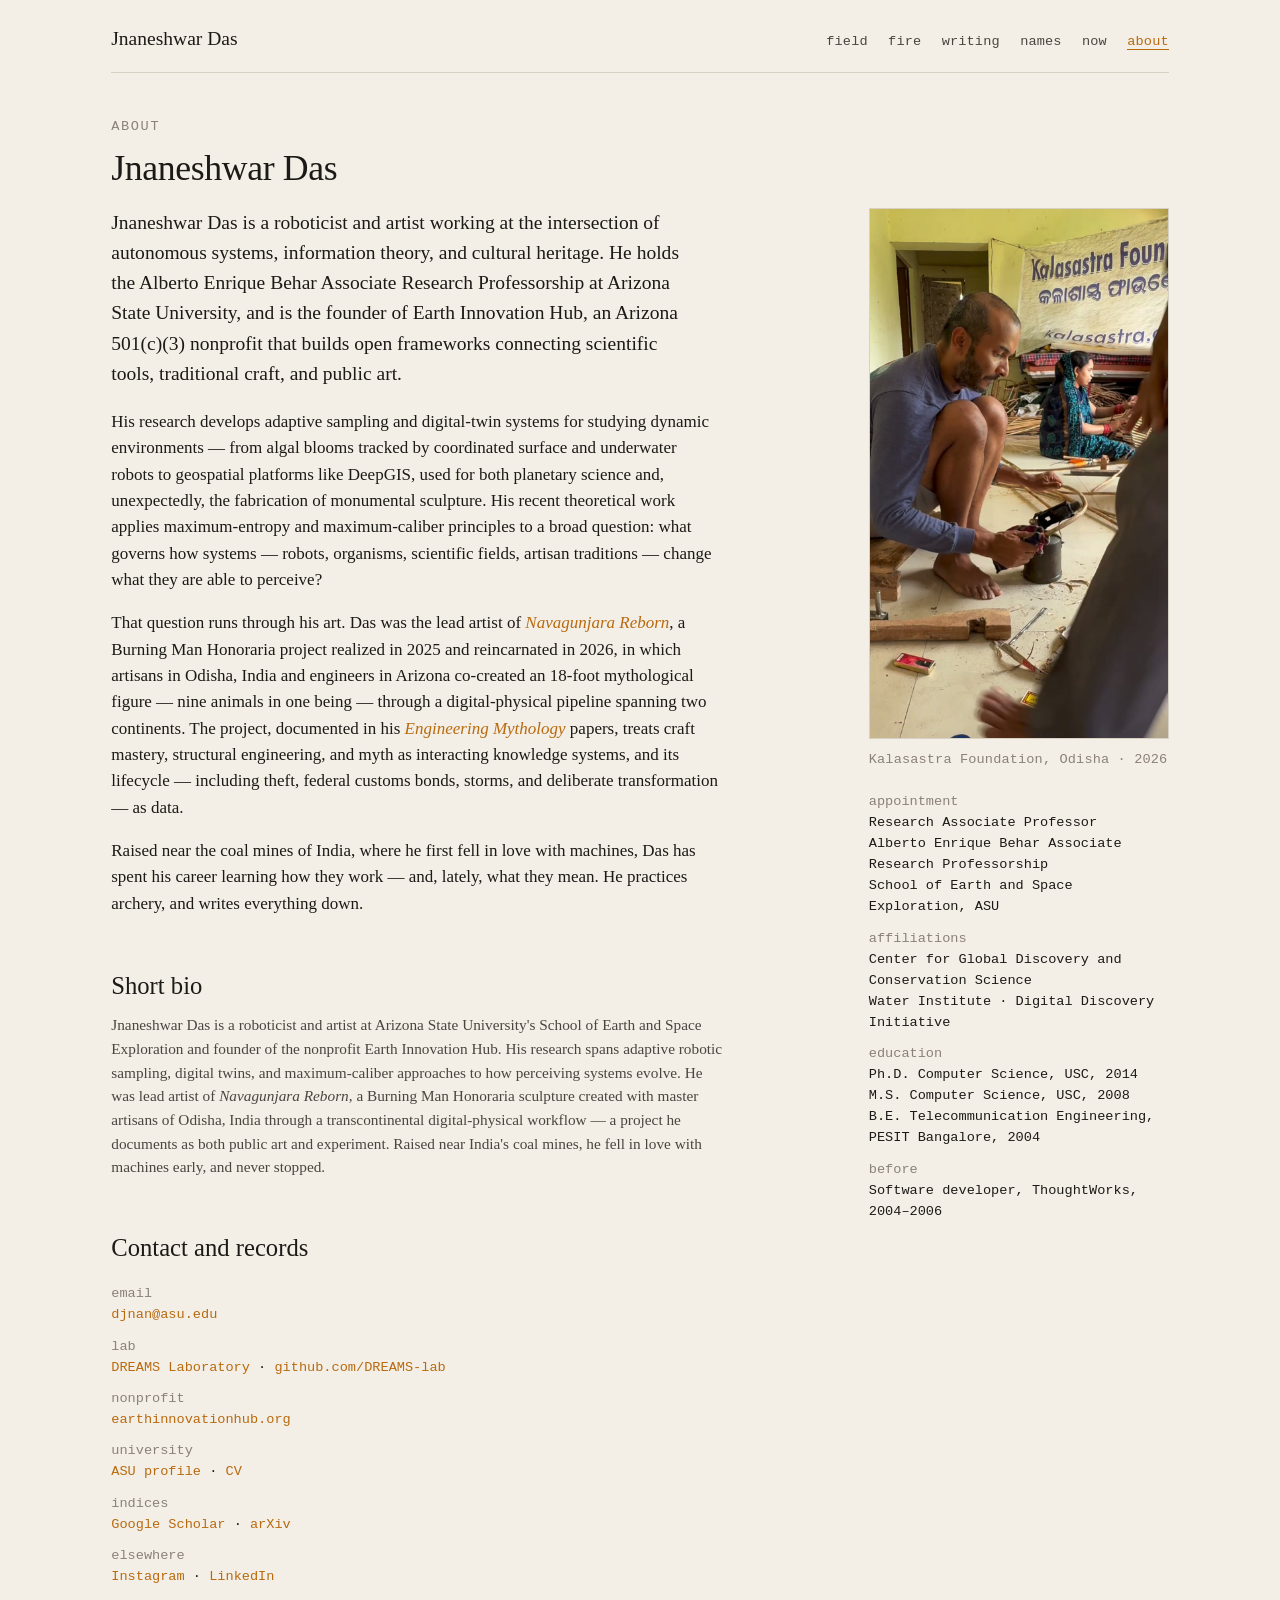
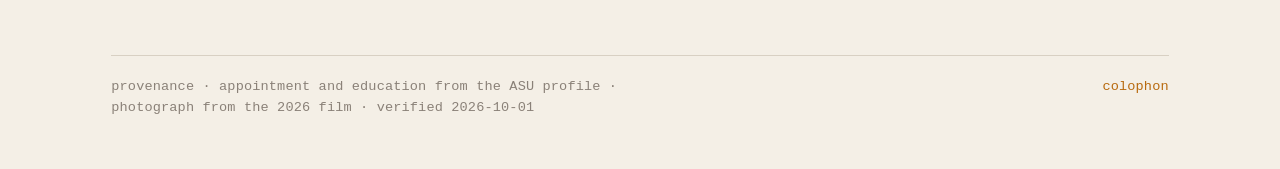
==== commit 94594982: "Lead the about page bio with the Behar professorship Co-authored-by: Cursor <cursoragent@cursor.com>" ====
--- a/about/index.html
+++ b/about/index.html
@@ -29,7 +29,7 @@
 
 <div class="about-grid">
   <div class="prose">
-    <p class="lead">Jnaneshwar Das is a roboticist and artist working at the intersection of autonomous systems, information theory, and cultural heritage. He is Research Associate Professor at Arizona State University's School of Earth and Space Exploration, where he holds the Alberto Enrique Behar Associate Research Professorship, and the founder of Earth Innovation Hub, an Arizona 501(c)(3) nonprofit that builds open frameworks connecting scientific tools, traditional craft, and public art.</p>
+    <p class="lead">Jnaneshwar Das is a roboticist and artist working at the intersection of autonomous systems, information theory, and cultural heritage. He holds the Alberto Enrique Behar Associate Research Professorship at Arizona State University, and is the founder of Earth Innovation Hub, an Arizona 501(c)(3) nonprofit that builds open frameworks connecting scientific tools, traditional craft, and public art.</p>
 
     <p>His research develops adaptive sampling and digital-twin systems for studying dynamic environments — from algal blooms tracked by coordinated surface and underwater robots to geospatial platforms like DeepGIS, used for both planetary science and, unexpectedly, the fabrication of monumental sculpture. His recent theoretical work applies maximum-entropy and maximum-caliber principles to a broad question: what governs how systems — robots, organisms, scientific fields, artisan traditions — change what they are able to perceive?</p>
 
@@ -52,7 +52,7 @@
   </div>
 
   <aside>
-    <img src="/img/navagunjara-2026/jd-kalasastra.jpg" alt="Jnaneshwar Das seated barefoot on a workshop floor in Odisha, bending bamboo cane with a small torch, under a Kalasastra Foundation banner." width="900" height="1600">
+    <img loading="lazy" decoding="async" src="/img/navagunjara-2026/jd-kalasastra.jpg" alt="Jnaneshwar Das seated barefoot on a workshop floor in Odisha, bending bamboo cane with a small torch, under a Kalasastra Foundation banner." width="900" height="1600">
     <div class="meta">Kalasastra Foundation, Odisha · 2026</div>
     <dl class="facts">
       <dt>appointment</dt><dd>Research Associate Professor<br>Alberto Enrique Behar Associate Research Professorship<br>School of Earth and Space Exploration, ASU</dd>
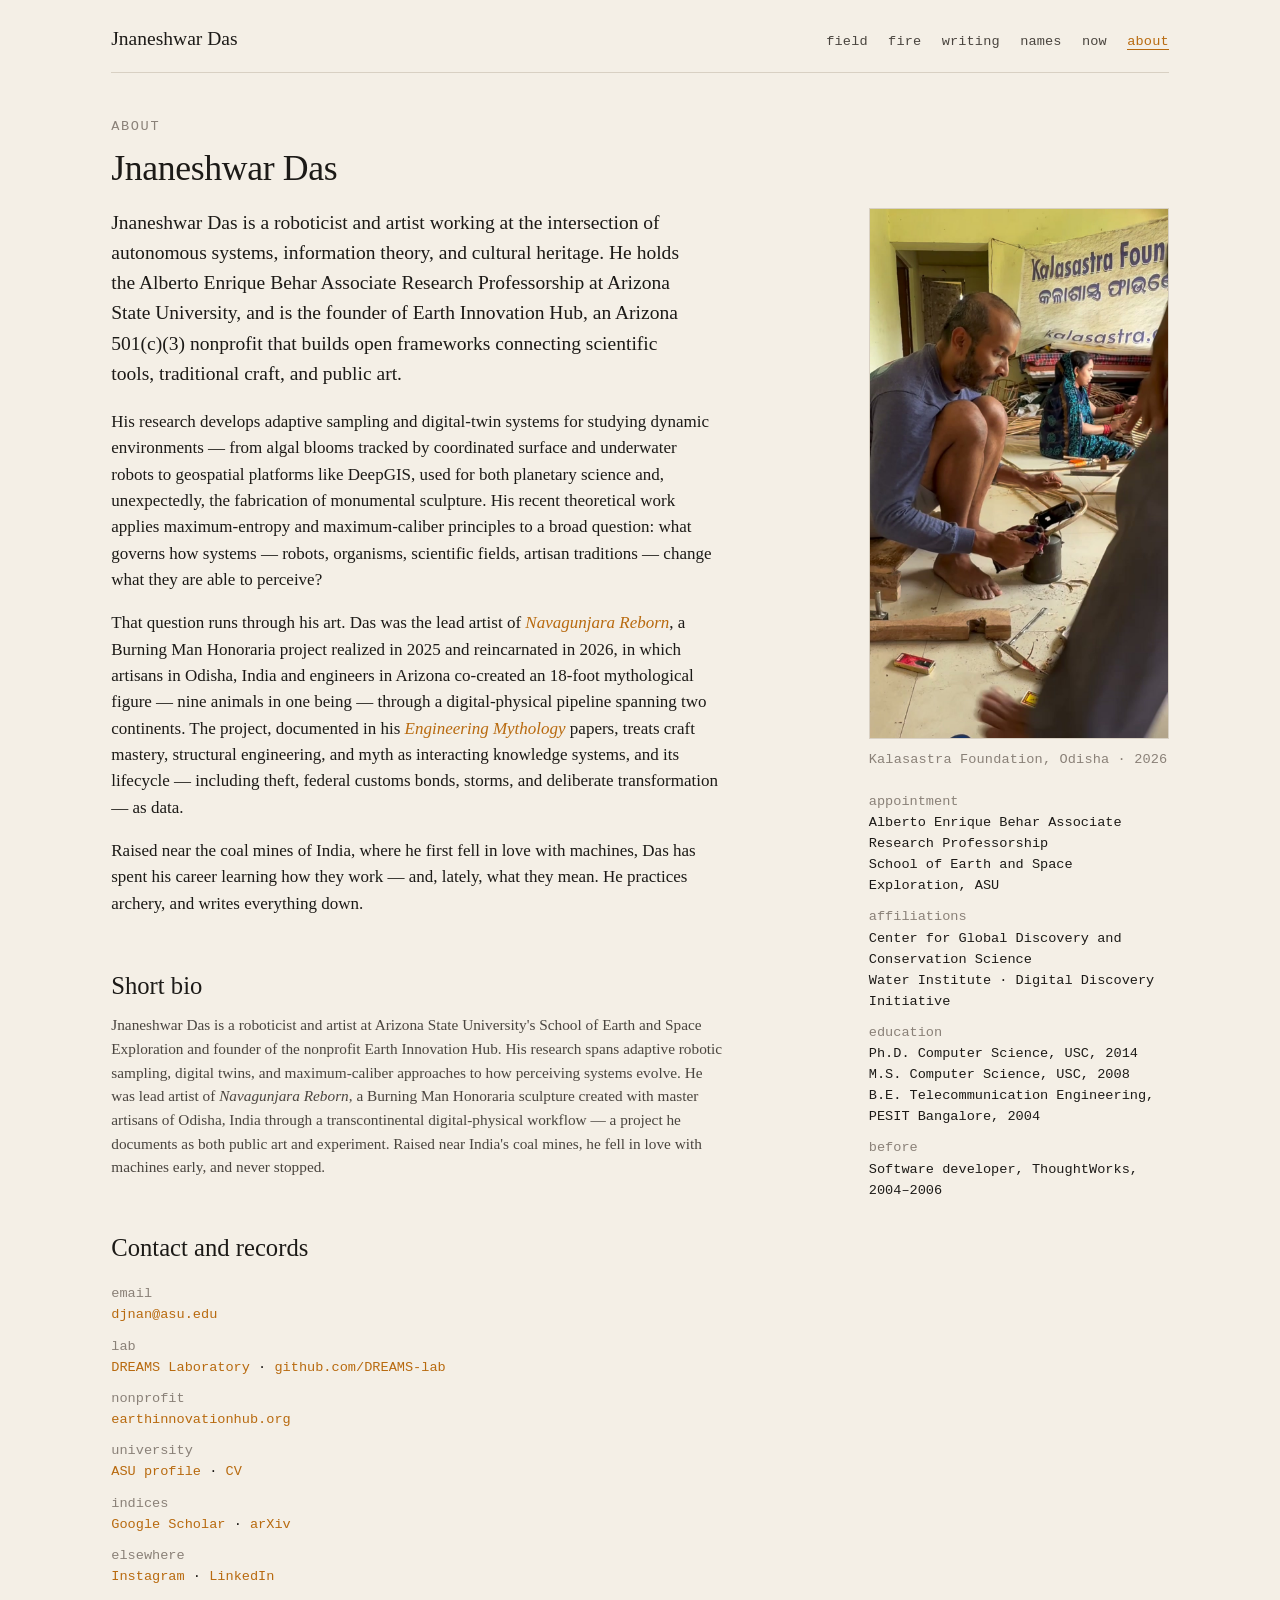
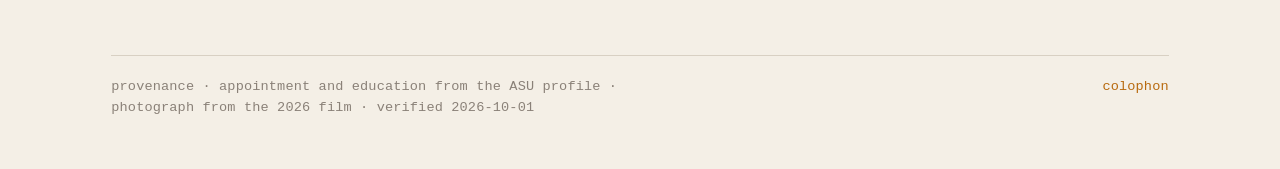
==== commit a2673663: "Name the Behar professorship in the about page summary and appointment Co-authored-by: Cursor <curso" ====
--- a/about/index.html
+++ b/about/index.html
@@ -4,7 +4,7 @@
 <meta charset="utf-8">
 <meta name="viewport" content="width=device-width, initial-scale=1">
 <title>About · Jnaneshwar Das</title>
-<meta name="description" content="Jnaneshwar Das — Research Associate Professor at Arizona State University, director of the DREAMS Laboratory, founder of Earth Innovation Hub, and lead artist of Navagunjara Reborn.">
+<meta name="description" content="Jnaneshwar Das — Alberto Enrique Behar Associate Research Professor at Arizona State University, director of the DREAMS Laboratory, founder of Earth Innovation Hub, and lead artist of Navagunjara Reborn.">
 <link rel="canonical" href="https://jnaneshwar.com/about/">
 <link rel="stylesheet" href="/css/site.css">
 </head>
@@ -55,7 +55,7 @@
     <img loading="lazy" decoding="async" src="/img/navagunjara-2026/jd-kalasastra.jpg" alt="Jnaneshwar Das seated barefoot on a workshop floor in Odisha, bending bamboo cane with a small torch, under a Kalasastra Foundation banner." width="900" height="1600">
     <div class="meta">Kalasastra Foundation, Odisha · 2026</div>
     <dl class="facts">
-      <dt>appointment</dt><dd>Research Associate Professor<br>Alberto Enrique Behar Associate Research Professorship<br>School of Earth and Space Exploration, ASU</dd>
+      <dt>appointment</dt><dd>Alberto Enrique Behar Associate Research Professorship<br>School of Earth and Space Exploration, ASU</dd>
       <dt>affiliations</dt><dd>Center for Global Discovery and Conservation Science<br>Water Institute · Digital Discovery Initiative</dd>
       <dt>education</dt><dd>Ph.D. Computer Science, USC, 2014<br>M.S. Computer Science, USC, 2008<br>B.E. Telecommunication Engineering, PESIT Bangalore, 2004</dd>
       <dt>before</dt><dd>Software developer, ThoughtWorks, 2004–2006</dd>
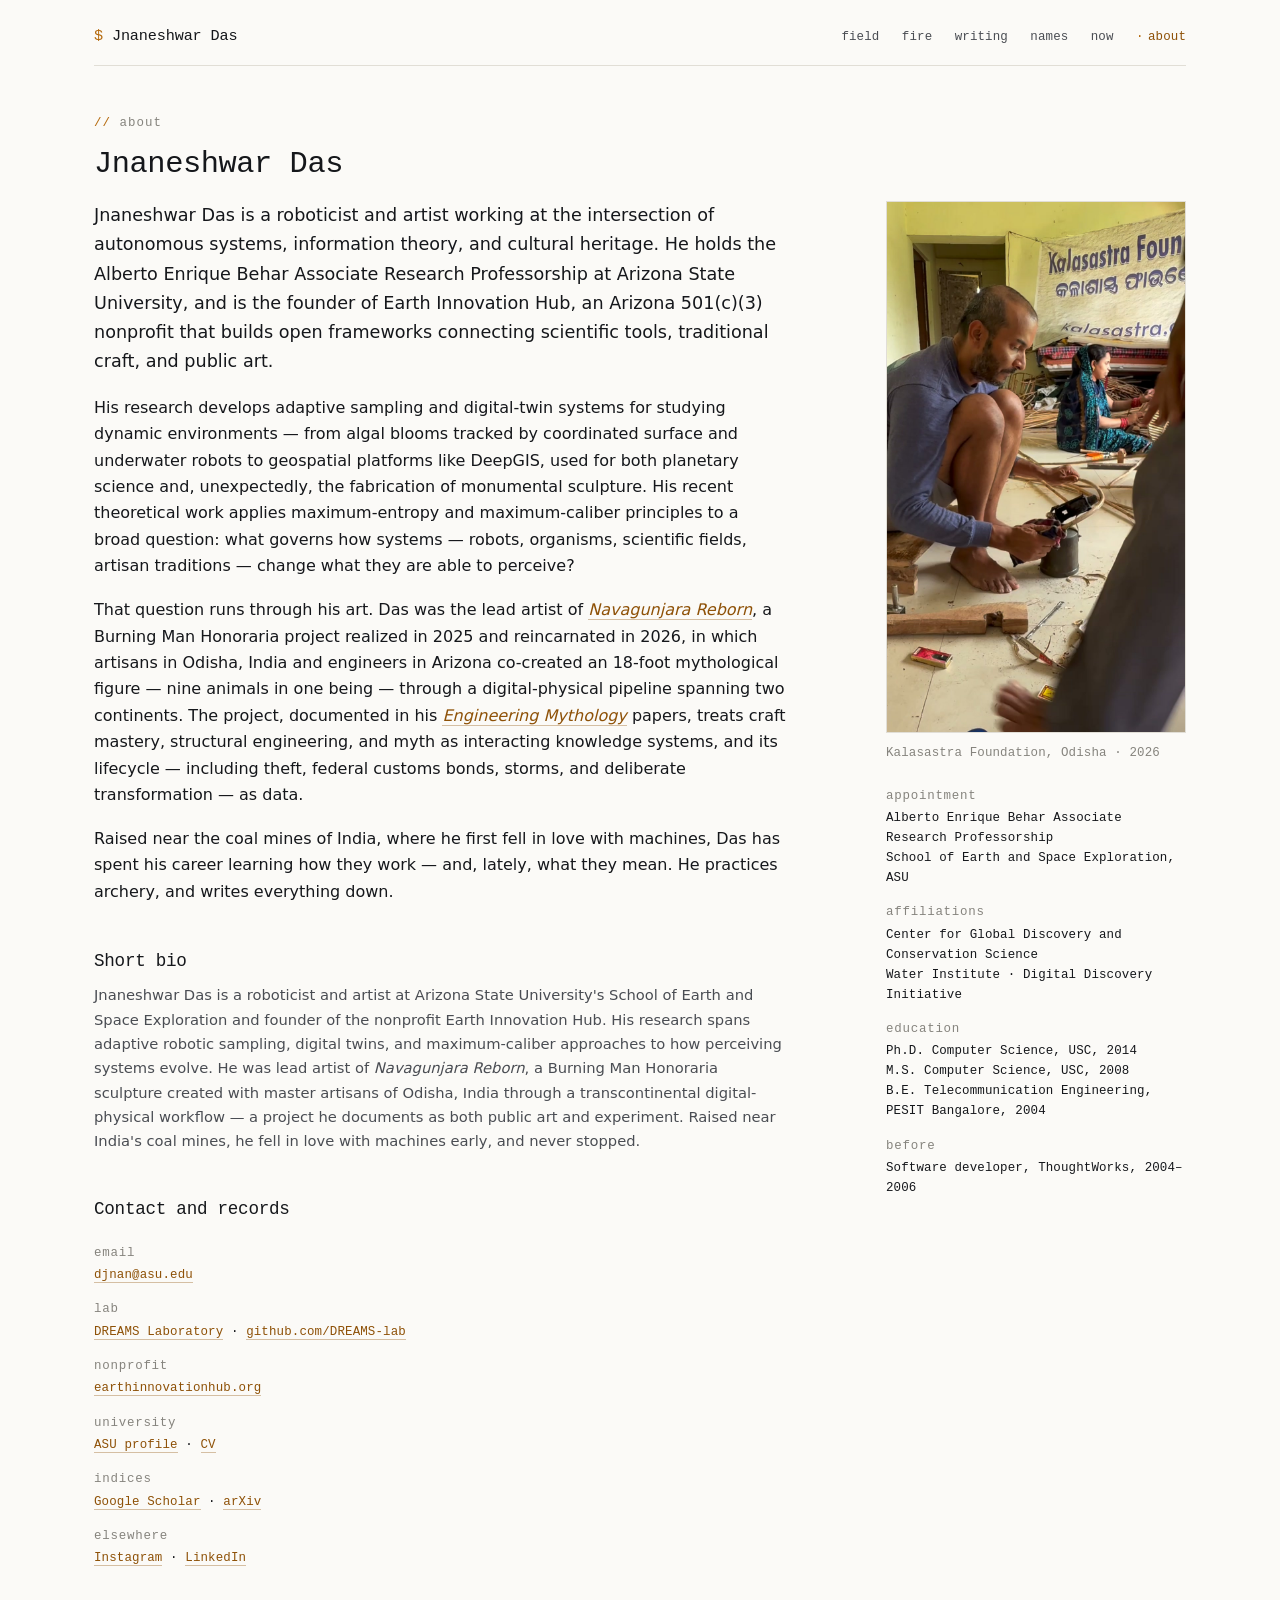
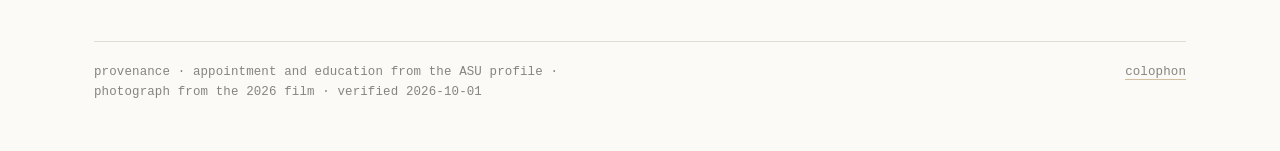
==== commit 412db69a: "Bring the personal site in line with the lab's claims: one claim across both rails, bounded autonomy" ====
--- a/about/index.html
+++ b/about/index.html
@@ -43,7 +43,7 @@
     <h2 id="contact">Contact and records</h2>
     <dl class="facts">
       <dt>email</dt><dd><a href="mailto:djnan@asu.edu">djnan@asu.edu</a></dd>
-      <dt>lab</dt><dd><a href="https://deepgis.org/dreamslab/">DREAMS Laboratory</a> · <a href="https://github.com/DREAMS-lab">github.com/DREAMS-lab</a></dd>
+      <dt>lab</dt><dd><a href="https://dreams-lab.github.io/">DREAMS Laboratory</a> · <a href="https://github.com/DREAMS-lab">github.com/DREAMS-lab</a></dd>
       <dt>nonprofit</dt><dd><a href="https://earthinnovationhub.org">earthinnovationhub.org</a></dd>
       <dt>university</dt><dd><a href="https://search.asu.edu/profile/3327973">ASU profile</a> · <a href="https://search.asu.edu/profile/3327973/cv">CV</a></dd>
       <dt>indices</dt><dd><a href="https://scholar.google.com/citations?user=Eja4Kw4AAAAJ">Google Scholar</a> · <a href="https://arxiv.org/a/das_j_3">arXiv</a></dd>
--- a/css/site.css
+++ b/css/site.css
@@ -1,180 +1,320 @@
 /* jnaneshwar.com — "The Record"
-   Two registers: serif for prose (the myth), monospace for metadata (the manifest).
-   One accent: saffron. No build step, no webfonts, no JavaScript required. */
+   Two registers: monospace for structure and metadata (the manifest),
+   system sans for prose (the account). One accent: saffron.
+   No build step, no webfonts, no JavaScript. */
 
 :root {
-  --bone: #f4efe6;
-  --bone-2: #ebe4d8;
-  --ink: #1c1a17;
-  --ink-2: #4a453f;
-  --dust: #8a8178;
-  --rule: #d8d0c3;
-  --saffron: #d9831a;
-  --saffron-2: #b86a0f;
-
-  --serif: "Iowan Old Style", "Palatino Linotype", "Book Antiqua", Palatino, Georgia, "Times New Roman", serif;
-  --mono: ui-monospace, "SF Mono", Menlo, Consolas, "Liberation Mono", "Courier New", monospace;
-
-  --measure: 72ch;
-  --wide: 1100px;
-}
-
-@media (prefers-color-scheme: dark) {
+  color-scheme: dark light;
+
+  --bg: #0c0d10;
+  --bg-2: #131519;
+  --fg: #e7e4de;
+  --fg-2: #a8a49c;
+  --dim: #6d6a64;
+  --rule: #23262c;
+  --accent: #e2933f;
+  --accent-2: #f2ae63;
+
+  --mono: ui-monospace, SFMono-Regular, "SF Mono", Menlo, Consolas, "Liberation Mono", monospace;
+  --sans: ui-sans-serif, system-ui, -apple-system, "Segoe UI", Roboto, Helvetica, Arial, sans-serif;
+
+  --measure: 68ch;
+  --wide: 1140px;
+}
+
+@media (prefers-color-scheme: light) {
   :root {
-    --bone: #171513;
-    --bone-2: #1f1c19;
-    --ink: #ece6da;
-    --ink-2: #bdb5a8;
-    --dust: #8a8178;
-    --rule: #332e29;
-    --saffron: #e8963a;
-    --saffron-2: #f0a85a;
+    --bg: #fbfaf7;
+    --bg-2: #f1efe9;
+    --fg: #15171b;
+    --fg-2: #4a4d53;
+    --dim: #86847e;
+    --rule: #e1ded6;
+    --accent: #b5690c;
+    --accent-2: #8e5107;
   }
 }
 
 * { box-sizing: border-box; }
 
-html { font-size: 17px; -webkit-text-size-adjust: 100%; }
+html {
+  font-size: 16px;
+  -webkit-text-size-adjust: 100%;
+  scroll-behavior: smooth;
+}
 
 body {
   margin: 0;
-  background: var(--bone);
-  color: var(--ink);
-  font-family: var(--serif);
-  line-height: 1.55;
-}
-
-a { color: var(--saffron-2); text-decoration: none; border-bottom: 1px solid transparent; }
-a:hover { border-bottom-color: var(--saffron-2); }
+  background: var(--bg);
+  color: var(--fg);
+  font-family: var(--sans);
+  font-size: 1rem;
+  line-height: 1.65;
+  -webkit-font-smoothing: antialiased;
+}
+
+::selection { background: var(--accent); color: var(--bg); }
+
+:focus-visible { outline: 2px solid var(--accent); outline-offset: 3px; }
+
+a {
+  color: var(--accent-2);
+  text-decoration: none;
+  border-bottom: 1px solid color-mix(in srgb, var(--accent-2) 35%, transparent);
+}
+a:hover { border-bottom-color: var(--accent-2); }
 
 img, video { max-width: 100%; height: auto; display: block; }
 
-h1, h2, h3 { font-weight: normal; line-height: 1.2; margin: 0 0 .5em; }
-h1 { font-size: 2.1rem; letter-spacing: -0.01em; }
-h2 { font-size: 1.45rem; margin-top: 2.2em; }
-h3 { font-size: 1.1rem; margin-top: 1.6em; }
-
-p { margin: 0 0 1em; }
-p + p { text-indent: 0; }
-
-.mono, .status, .nav ul, .footer, .eyebrow, .meta, time, .tag {
+h1, h2, h3 {
   font-family: var(--mono);
-  font-size: .8rem;
+  font-weight: 500;
+  line-height: 1.25;
+  letter-spacing: -0.015em;
+  margin: 0 0 .6em;
+}
+h1 { font-size: 1.9rem; }
+h2 { font-size: 1.1rem; margin-top: 2.6em; }
+h3 { font-size: .98rem; margin-top: 1.8em; }
+
+p { margin: 0 0 1.1em; }
+
+/* ---------- monospace register ---------- */
+
+.mono, .status, .nav ul, .footer, .eyebrow, .meta, time, .converge, .rail h2,
+.now-block h2, .ledger h3, dl.facts, figcaption, .entries .meta {
+  font-family: var(--mono);
+  font-size: .78rem;
   letter-spacing: .01em;
-}
-
-.eyebrow { color: var(--dust); text-transform: uppercase; letter-spacing: .12em; margin-bottom: .6rem; }
-.meta, .status { color: var(--dust); }
-.status { margin-top: .4rem; }
-.status b { color: var(--saffron-2); font-weight: normal; }
-
-hr { border: 0; border-top: 1px solid var(--rule); margin: 2.5rem 0; }
+  line-height: 1.6;
+}
+
+.eyebrow {
+  color: var(--dim);
+  text-transform: lowercase;
+  letter-spacing: .08em;
+  margin: 0 0 .7rem;
+}
+.eyebrow::before { content: "// "; color: var(--accent); }
+
+.meta, .status { color: var(--dim); }
+.status { margin-top: .5rem; }
+.status b { color: var(--accent-2); font-weight: 500; }
+
+hr { border: 0; border-top: 1px solid var(--rule); margin: 3rem 0; }
 
 /* ---------- layout ---------- */
 
-.wrap { max-width: var(--wide); margin: 0 auto; padding: 0 1.25rem; }
+.wrap { max-width: var(--wide); margin: 0 auto; padding: 0 1.5rem; }
 .prose { max-width: var(--measure); }
 
 .nav {
-  display: flex; align-items: baseline; justify-content: space-between; gap: 1rem;
-  padding: 1.4rem 0 1rem;
+  display: flex; align-items: baseline; justify-content: space-between;
+  gap: 1rem 2rem; flex-wrap: wrap;
+  padding: 1.5rem 0 1rem;
   border-bottom: 1px solid var(--rule);
 }
-.nav .name { font-family: var(--serif); font-size: 1.15rem; color: var(--ink); }
-.nav ul { list-style: none; margin: 0; padding: 0; display: flex; gap: 1.2rem; flex-wrap: wrap; }
-.nav a { color: var(--ink-2); }
-.nav a[aria-current="page"] { color: var(--saffron-2); border-bottom-color: var(--saffron-2); }
-
-main { padding: 2.5rem 0 4rem; }
+.nav .name {
+  font-family: var(--mono);
+  font-size: .95rem;
+  letter-spacing: -0.01em;
+  color: var(--fg);
+  border-bottom: 0;
+}
+.nav .name::before { content: "$ "; color: var(--accent); }
+.nav ul { list-style: none; margin: 0; padding: 0; display: flex; gap: 1.4rem; flex-wrap: wrap; }
+.nav a { color: var(--fg-2); border-bottom: 0; }
+.nav a:hover { color: var(--fg); }
+.nav ul a[aria-current="page"] { color: var(--accent-2); }
+.nav ul a[aria-current="page"]::before { content: "·"; margin-right: .35em; color: var(--accent); }
+
+main { padding: 3rem 0 4.5rem; }
 
 .footer {
   border-top: 1px solid var(--rule);
-  color: var(--dust);
-  padding: 1.2rem 0 3rem;
-  display: flex; flex-wrap: wrap; justify-content: space-between; gap: .5rem 2rem;
-}
-.footer .prov { max-width: 70ch; }
+  color: var(--dim);
+  padding: 1.3rem 0 3rem;
+  display: flex; flex-wrap: wrap; justify-content: space-between; gap: .6rem 2rem;
+}
+.footer .prov { max-width: 72ch; }
+.footer a { color: var(--dim); }
+.footer a:hover { color: var(--accent-2); }
 
 /* ---------- home ---------- */
 
-.hero { margin: 0 0 1.5rem; position: relative; }
-.hero img { width: 100%; max-height: 78vh; object-fit: cover; object-position: center 35%; }
-.hero figcaption { position: absolute; right: .8rem; bottom: .6rem; color: #fff; opacity: .75; font-family: var(--mono); font-size: .7rem; text-shadow: 0 1px 2px rgba(0,0,0,.6); }
-
-.statement { font-size: 1.45rem; line-height: 1.35; max-width: 34ch; margin: 1.2rem 0 2.5rem; }
-
-.rails { display: grid; grid-template-columns: 1fr 1fr; gap: 0; border-top: 1px solid var(--rule); border-bottom: 1px solid var(--rule); }
-.rail { padding: 1.6rem 1.4rem 1.6rem 0; }
-.rail + .rail { border-left: 1px solid var(--rule); padding-left: 1.4rem; padding-right: 0; }
-.rail h2 { margin-top: 0; font-family: var(--mono); font-size: .85rem; letter-spacing: .14em; text-transform: uppercase; color: var(--saffron-2); }
-.rail p { font-size: 1.05rem; max-width: 36ch; }
-.rail a.more { font-family: var(--mono); font-size: .8rem; }
-
-.converge { text-align: center; color: var(--dust); font-family: var(--mono); font-size: .75rem; padding: .8rem 0; letter-spacing: .1em; }
-
-.now-block { background: var(--bone-2); padding: 1.2rem 1.4rem; margin: 2rem 0; border-left: 2px solid var(--saffron); }
-.now-block h2 { margin-top: 0; font-size: .85rem; font-family: var(--mono); letter-spacing: .14em; text-transform: uppercase; color: var(--dust); }
-.now-block ul { margin: .4rem 0 0; padding-left: 1.1rem; }
-.now-block li { margin-bottom: .3rem; }
+.hero { margin: 0 0 1.8rem; position: relative; background: var(--bg-2); }
+.hero img {
+  width: 100%; max-height: 76vh;
+  object-fit: cover; object-position: center 35%;
+}
+/* metric grid, as on the orthographic fabrication prints */
+.hero::after {
+  content: "";
+  position: absolute; inset: 0;
+  pointer-events: none;
+  background-image:
+    repeating-linear-gradient(to right, rgba(255,255,255,.05) 0 1px, transparent 1px 48px),
+    repeating-linear-gradient(to bottom, rgba(255,255,255,.05) 0 1px, transparent 1px 48px);
+}
+.hero figcaption {
+  position: absolute; right: .9rem; bottom: .7rem;
+  color: #fff; opacity: .8;
+  font-size: .7rem;
+  text-shadow: 0 1px 3px rgba(0,0,0,.7);
+}
+
+.statement {
+  font-size: 1.4rem;
+  line-height: 1.4;
+  max-width: 36ch;
+  margin: 1.6rem 0 3rem;
+  text-wrap: balance;
+}
+.statement::before { content: "› "; color: var(--accent); font-family: var(--mono); }
+
+.rails {
+  display: grid; grid-template-columns: 1fr 1fr; gap: 0;
+  border-top: 1px solid var(--rule);
+  border-bottom: 1px solid var(--rule);
+}
+.rail { padding: 1.8rem 1.8rem 1.8rem 0; }
+.rail + .rail { border-left: 1px solid var(--rule); padding-left: 1.8rem; padding-right: 0; }
+.rail h2 {
+  margin: 0 0 .7rem;
+  letter-spacing: .14em;
+  text-transform: uppercase;
+  color: var(--accent-2);
+}
+.rail p { max-width: 38ch; color: var(--fg-2); margin-bottom: .9rem; }
+.rail a.more { font-family: var(--mono); font-size: .78rem; border-bottom: 0; }
+.rail a.more:hover { border-bottom: 1px solid var(--accent-2); }
+
+.converge {
+  text-align: center; color: var(--dim);
+  padding: .9rem 0; letter-spacing: .08em;
+  text-wrap: balance;
+}
+
+.now-block {
+  background: var(--bg-2);
+  border-left: 2px solid var(--accent);
+  padding: 1.3rem 1.5rem;
+  margin: 2.5rem 0;
+}
+.now-block h2 {
+  margin: 0 0 .7rem;
+  letter-spacing: .14em; text-transform: uppercase; color: var(--dim);
+}
+.now-block ul { margin: 0; padding-left: 1.1rem; }
+.now-block li { margin-bottom: .35rem; color: var(--fg-2); }
 
 /* ---------- lists & cards ---------- */
 
-.cards { display: grid; grid-template-columns: repeat(auto-fill, minmax(300px, 1fr)); gap: 2rem 2.2rem; margin: 2rem 0; }
-.card img { aspect-ratio: 4 / 3; object-fit: cover; border: 1px solid var(--rule); filter: saturate(.92); }
-.card h3 { margin: .8rem 0 .2rem; }
-.card p { margin: .3rem 0 0; color: var(--ink-2); font-size: .98rem; }
-
-.entries { list-style: none; margin: 0; padding: 0; }
-.entries li { padding: 1.1rem 0; border-bottom: 1px solid var(--rule); }
+.cards {
+  display: grid;
+  grid-template-columns: repeat(auto-fill, minmax(290px, 1fr));
+  gap: 2.4rem 2.4rem;
+  margin: 2.5rem 0;
+}
+.card a { border-bottom: 0; }
+.card img {
+  aspect-ratio: 4 / 3; object-fit: cover;
+  border: 1px solid var(--rule);
+  filter: saturate(.9);
+}
+.card h3 { margin: 1rem 0 .3rem; }
+.card p { margin: .3rem 0 0; color: var(--fg-2); font-size: .95rem; }
+
+.entries { list-style: none; margin: 1.5rem 0 0; padding: 0; counter-reset: entry; }
+.entries li {
+  position: relative;
+  counter-increment: entry;
+  padding: 1.3rem 0 1.3rem 3.4rem;
+  border-bottom: 1px solid var(--rule);
+}
 .entries li:first-child { border-top: 1px solid var(--rule); }
-.entries .title { font-size: 1.08rem; }
-.entries .claim { color: var(--ink-2); margin: .3rem 0 .2rem; max-width: var(--measure); }
-.entries .links a { margin-right: 1rem; }
-
-.year { margin-top: 2.4rem; }
+.entries li::before {
+  content: counter(entry, decimal-leading-zero);
+  position: absolute; left: 0; top: 1.45rem;
+  font-family: var(--mono); font-size: .72rem;
+  color: var(--dim);
+}
+.entries .title { font-size: 1.02rem; line-height: 1.4; }
+.entries .claim { color: var(--fg-2); margin: .4rem 0 .3rem; max-width: var(--measure); font-size: .95rem; }
+.entries .meta { max-width: var(--measure); }
+.entries .links a { margin-right: 1.1rem; }
+
+.year { margin-top: 2.8rem; }
 
 /* ---------- timeline (reverse chronology) ---------- */
 
-.timeline { list-style: none; margin: 2rem 0; padding: 0; border-left: 1px solid var(--rule); }
-.timeline li { position: relative; padding: 0 0 2.4rem 1.6rem; }
-.timeline li::before { content: ""; position: absolute; left: -4px; top: .5rem; width: 7px; height: 7px; background: var(--saffron); border-radius: 50%; }
-.timeline time { display: block; color: var(--dust); margin-bottom: .3rem; }
-.timeline h3 { margin: 0 0 .5rem; }
-.timeline img { margin: .8rem 0; border: 1px solid var(--rule); max-width: 560px; }
-.timeline p { max-width: var(--measure); color: var(--ink-2); }
+.timeline { list-style: none; margin: 2.5rem 0; padding: 0; border-left: 1px solid var(--rule); }
+.timeline li { position: relative; padding: 0 0 2.6rem 1.8rem; }
+.timeline li::before {
+  content: ""; position: absolute; left: -4px; top: .55rem;
+  width: 7px; height: 7px; background: var(--accent); border-radius: 50%;
+}
+.timeline time { display: block; color: var(--dim); margin-bottom: .4rem; }
+.timeline h3 { margin: 0 0 .6rem; }
+.timeline img { margin: 1rem 0; border: 1px solid var(--rule); max-width: 580px; }
+.timeline p { max-width: var(--measure); color: var(--fg-2); }
 
 /* ---------- names ledger ---------- */
 
-.ledger h2 { margin-top: 2.6rem; }
-.ledger h3 { font-family: var(--mono); font-size: .8rem; letter-spacing: .12em; text-transform: uppercase; color: var(--dust); margin-top: 1.4rem; }
-.ledger ul { list-style: none; margin: .3rem 0 0; padding: 0; columns: 2; column-gap: 2.5rem; }
-.ledger li { break-inside: avoid; padding: .15rem 0; }
-.epigraph { font-style: italic; font-size: 1.2rem; max-width: 40ch; color: var(--ink-2); margin: 0 0 2rem; }
+.ledger h2 { margin-top: 3rem; }
+.ledger h3 {
+  letter-spacing: .12em; text-transform: uppercase;
+  color: var(--dim); margin: 1.8rem 0 .5rem;
+}
+.ledger ul {
+  list-style: none; margin: 0; padding: 0;
+  columns: 2; column-gap: 3rem;
+  font-size: .95rem;
+}
+.ledger li { break-inside: avoid; padding: .2rem 0; color: var(--fg-2); }
+.epigraph {
+  font-size: 1.2rem; max-width: 42ch; color: var(--fg);
+  margin: 0 0 1.8rem; padding-left: 1rem;
+  border-left: 2px solid var(--accent);
+}
 
 /* ---------- about ---------- */
 
-.about-grid { display: grid; grid-template-columns: minmax(0, 1fr) 300px; gap: 2.5rem; align-items: start; }
+.about-grid {
+  display: grid; grid-template-columns: minmax(0, 1fr) 300px;
+  gap: 3rem; align-items: start;
+}
 .about-grid aside img { border: 1px solid var(--rule); }
-.about-grid aside .meta { margin-top: .6rem; }
-dl.facts { font-family: var(--mono); font-size: .8rem; margin: 1.2rem 0 0; }
-dl.facts dt { color: var(--dust); margin-top: .6rem; }
-dl.facts dd { margin: 0; color: var(--ink); }
+.about-grid aside .meta { margin-top: .7rem; }
+
+dl.facts { margin: 1.4rem 0 0; }
+dl.facts dt { color: var(--dim); margin-top: .9rem; letter-spacing: .06em; }
+dl.facts dd { margin: .15rem 0 0; color: var(--fg); }
 
 /* ---------- utility ---------- */
 
-.lead { font-size: 1.15rem; max-width: 60ch; }
-figure { margin: 1.5rem 0; }
-figcaption { font-family: var(--mono); font-size: .75rem; color: var(--dust); margin-top: .4rem; }
-.small { font-size: .9rem; color: var(--ink-2); }
-.absent { font-size: 1.3rem; max-width: 40ch; }
-
-@media (max-width: 720px) {
-  html { font-size: 16px; }
+.lead { font-size: 1.1rem; max-width: 62ch; color: var(--fg); }
+figure { margin: 1.8rem 0; }
+figcaption { color: var(--dim); margin-top: .5rem; }
+.small { font-size: .92rem; color: var(--fg-2); }
+.absent { font-size: 1.3rem; max-width: 42ch; color: var(--fg-2); }
+
+/* ---------- responsive ---------- */
+
+@media (max-width: 760px) {
+  .wrap { padding: 0 1.1rem; }
   .rails { grid-template-columns: 1fr; }
-  .rail { padding: 1.4rem 0; }
+  .rail { padding: 1.5rem 0; }
   .rail + .rail { border-left: 0; border-top: 1px solid var(--rule); padding-left: 0; }
   .about-grid { grid-template-columns: 1fr; }
   .about-grid aside { order: -1; max-width: 320px; }
   .ledger ul { columns: 1; }
-  .nav { flex-direction: column; gap: .6rem; }
-}
+  .nav { flex-direction: column; align-items: flex-start; gap: .7rem; }
+  .statement { font-size: 1.2rem; }
+  h1 { font-size: 1.55rem; }
+}
+
+@media print {
+  :root { --bg: #fff; --fg: #000; --fg-2: #333; --rule: #ccc; }
+  .nav ul, .hero::after { display: none; }
+}
